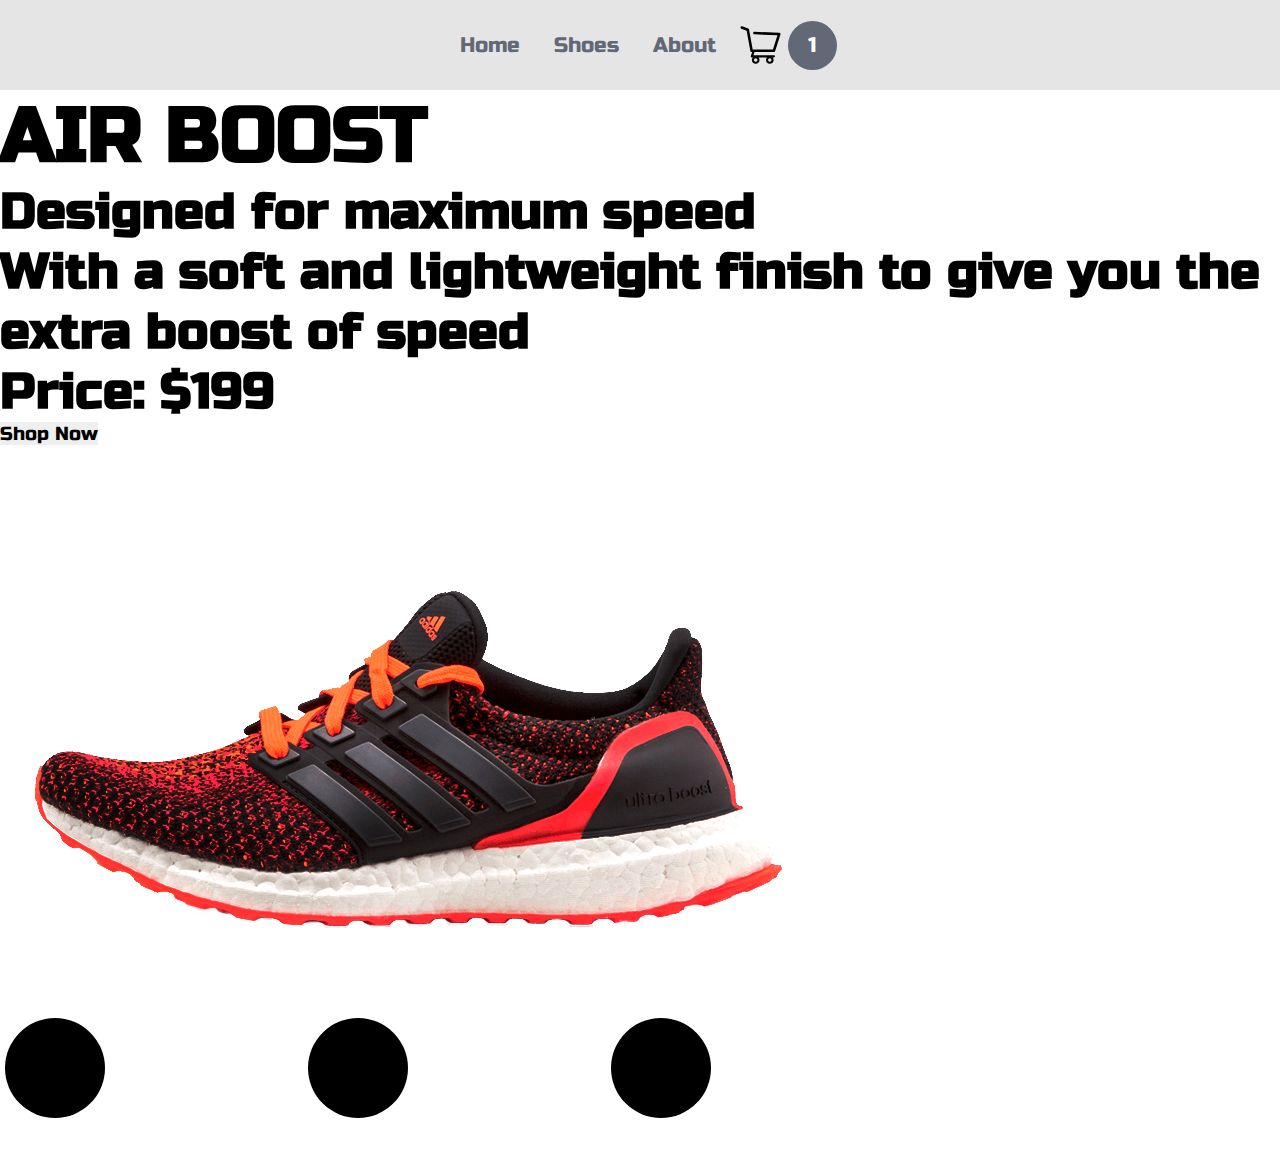
==== product/index.html @ 13532828 "initial structure/setup" ====
<!DOCTYPE html>
<html lang="en">
  <head>
    <meta charset="UTF-8" />
    <meta name="viewport" content="width=device-width, initial-scale=1.0" />
    <link
      href="https://fonts.googleapis.com/css2?family=Roboto:ital@1&family=Russo+One&display=swap"
      rel="stylesheet"
    />
    <link rel="stylesheet" href="../styles/style.css" />
    <title>Shoez</title>
  </head>
  <body>
    <div class="navbar">
      <nav>
        <ul>
          <li><a href="../index.html">Home</a></li>
          <li><a href="./index.html">Shoes</a></li>
          <li><a href="#">About</a></li>
        </ul>
        <div class="shopping">
          <div class="shopping-cart">
            <img src="../images/cart.svg" alt="" />
          </div>
          <p>1</p>
        </div>
      </nav>
    </div>

    <section id="product">
      <div class="product-wrapper">
        <div class="info">
          <h1>AIR BOOST</h1>
          <h2>Designed for maximum speed</h2>
          <h2>
            With a soft and lightweight finish to give you the <br />extra boost
            of speed
          </h2>
          <h2>Price: $199</h2>
          <button class="shop">Shop Now</button>
        </div>
        <div class="image">
          <img src="../images/shoes 2.png" alt="" />
          <div class="circles">
            <svg><circle cx="55" cy="55" r="50"></circle></svg>
            <svg><circle cx="55" cy="55" r="50"></circle></svg>
            <svg><circle cx="55" cy="55" r="50"></circle></svg>
          </div>
        </div>
      </div>
    </section>
  </body>
</html>
---- styles/style.css ----
* {
  padding: 0;
  margin: 0;
  -webkit-box-sizing: border-box;
          box-sizing: border-box;
}

html {
  font-size: 62.5%;
}

body {
  font-family: "Russo One", sans-serif;
}

li {
  list-style: none;
}

a {
  text-decoration: none;
  font-size: calc(1.2rem + 1vmin);
  color: #636877;
}

p {
  color: white;
  font-size: calc(1.2rem + 1vmin);
}

h1 {
  font-size: calc(5rem + 3vmin);
}

h2 {
  font-size: calc(3.2rem + 2vmin);
}

button {
  font-family: "Russo One", sans-serif;
  font-size: calc(1rem + 1vmin);
  border: none;
  cursor: pointer;
}

#home .home-wrapper {
  background: #e5e5e5;
  min-height: 90vh;
  display: -webkit-box;
  display: -ms-flexbox;
  display: flex;
  -webkit-box-orient: horizontal;
  -webkit-box-direction: normal;
      -ms-flex-direction: row;
          flex-direction: row;
  -webkit-box-align: center;
      -ms-flex-align: center;
          align-items: center;
  -webkit-box-pack: center;
      -ms-flex-pack: center;
          justify-content: center;
  -ms-flex-wrap: wrap;
      flex-wrap: wrap;
}

#home .home-wrapper .info {
  padding: 2rem 0rem;
}

#home .home-wrapper .info h2 {
  padding-top: calc(0.5rem + 1vmin);
  padding-bottom: calc(3rem + 4vmin);
}

#home .home-wrapper .info .buttons button {
  padding: 2rem 3rem;
}

#home .home-wrapper .info .buttons .shop {
  background: #81363b;
  color: white;
  margin-right: calc(1rem + 3vmin);
}

#home .home-wrapper .info .buttons .learn {
  background: transparent;
  -webkit-box-shadow: 0px 0px 0px 0.3rem #636877 inset;
          box-shadow: 0px 0px 0px 0.3rem #636877 inset;
  color: #636877;
}

#home .home-wrapper .image {
  height: auto;
  min-width: 30rem;
  width: 35%;
}

#home .home-wrapper .image img {
  width: 100%;
  height: 100%;
}

.navbar {
  background: #e5e5e5;
}

.navbar nav {
  min-height: 10vh;
  padding: 2rem 0rem;
  width: 90%;
  margin: auto;
  display: -webkit-box;
  display: -ms-flexbox;
  display: flex;
  -webkit-box-orient: horizontal;
  -webkit-box-direction: normal;
      -ms-flex-direction: row;
          flex-direction: row;
  -webkit-box-align: center;
      -ms-flex-align: center;
          align-items: center;
  -webkit-box-pack: end;
      -ms-flex-pack: end;
          justify-content: flex-end;
}

.navbar nav ul {
  display: -webkit-box;
  display: -ms-flexbox;
  display: flex;
  -webkit-box-orient: horizontal;
  -webkit-box-direction: normal;
      -ms-flex-direction: row;
          flex-direction: row;
  -webkit-box-align: none;
      -ms-flex-align: none;
          align-items: none;
  -ms-flex-pack: distribute;
      justify-content: space-around;
  -webkit-box-flex: 0.2;
      -ms-flex: 0.2 1 10rem;
          flex: 0.2 1 10rem;
}

.navbar nav ul li {
  padding: 0rem 1rem;
}

.navbar nav .shopping {
  display: -webkit-box;
  display: -ms-flexbox;
  display: flex;
  -webkit-box-orient: horizontal;
  -webkit-box-direction: normal;
      -ms-flex-direction: row;
          flex-direction: row;
  -webkit-box-align: center;
      -ms-flex-align: center;
          align-items: center;
  -webkit-box-pack: center;
      -ms-flex-pack: center;
          justify-content: center;
}

.navbar nav .shopping p {
  padding: 1.2rem 2rem;
  border-radius: 3rem;
  background: #636877;
}

.navbar nav .shopping .shopping-cart {
  height: 4rem;
  width: 5.5rem;
}

.navbar nav .shopping .shopping-cart img {
  height: 100%;
  width: 100%;
}

@media screen and (max-width: 1296px) {
  .navbar nav {
    -webkit-box-pack: center;
        -ms-flex-pack: center;
            justify-content: center;
  }
  #home .home-wrapper {
    text-align: center;
    display: -webkit-box;
    display: -ms-flexbox;
    display: flex;
    -webkit-box-orient: vertical;
    -webkit-box-direction: normal;
        -ms-flex-direction: column;
            flex-direction: column;
    -webkit-box-align: none;
        -ms-flex-align: none;
            align-items: none;
    -webkit-box-pack: start;
        -ms-flex-pack: start;
            justify-content: flex-start;
  }
}
/*# sourceMappingURL=style.css.map */
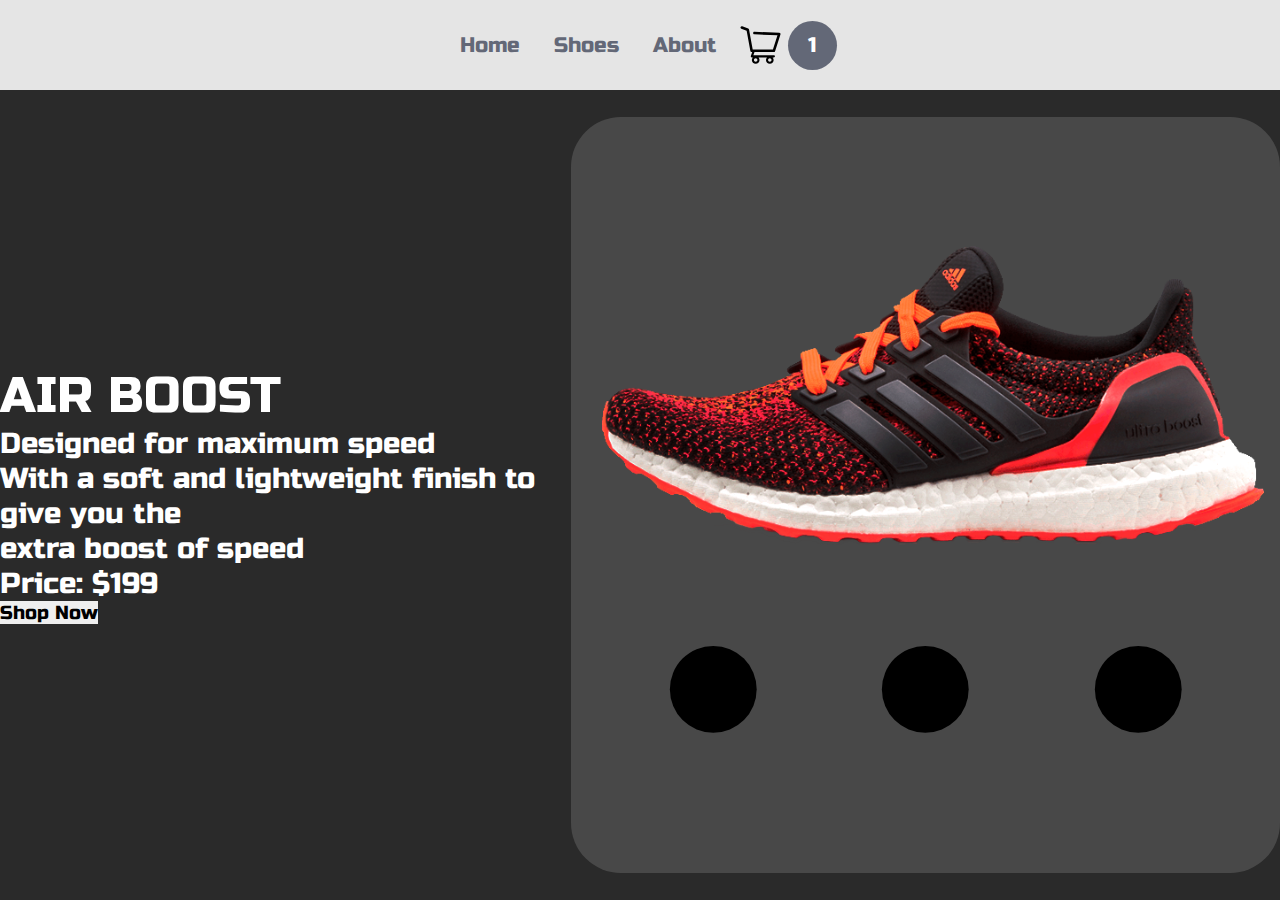
==== commit 292b4b45: "did some things" ====
--- a/product/index.html
+++ b/product/index.html
@@ -30,21 +30,29 @@
     <section id="product">
       <div class="product-wrapper">
         <div class="info">
-          <h1>AIR BOOST</h1>
-          <h2>Designed for maximum speed</h2>
-          <h2>
+          <h2>AIR BOOST</h2>
+          <h3>Designed for maximum speed</h3>
+          <h3>
             With a soft and lightweight finish to give you the <br />extra boost
             of speed
-          </h2>
-          <h2>Price: $199</h2>
+          </h3>
+          <h3>Price: $199</h3>
           <button class="shop">Shop Now</button>
         </div>
-        <div class="image">
-          <img src="../images/shoes 2.png" alt="" />
+        <div class="image-content">
+          <div class="image">
+            <img src="../images/shoes 2.png" alt="" />
+          </div>
           <div class="circles">
-            <svg><circle cx="55" cy="55" r="50"></circle></svg>
-            <svg><circle cx="55" cy="55" r="50"></circle></svg>
-            <svg><circle cx="55" cy="55" r="50"></circle></svg>
+            <div class="circle">
+              <svg><circle cx="50%" cy="50%" r="30%"></circle></svg>
+            </div>
+            <div class="circle">
+              <svg><circle cx="50%" cy="50%" r="30%"></circle></svg>
+            </div>
+            <div class="circle">
+              <svg><circle cx="50%" cy="50%" r="30%"></circle></svg>
+            </div>
           </div>
         </div>
       </div>
--- a/styles/style.css
+++ b/styles/style.css
@@ -36,6 +36,10 @@
   font-size: calc(3.2rem + 2vmin);
 }
 
+h3 {
+  font-size: calc(2rem + 1vmin);
+}
+
 button {
   font-family: "Russo One", sans-serif;
   font-size: calc(1rem + 1vmin);
@@ -67,9 +71,14 @@
   padding: 2rem 0rem;
 }
 
+#home .home-wrapper .info h1 {
+  color: #81363b;
+}
+
 #home .home-wrapper .info h2 {
   padding-top: calc(0.5rem + 1vmin);
   padding-bottom: calc(3rem + 4vmin);
+  color: #81363b;
 }
 
 #home .home-wrapper .info .buttons button {
@@ -176,6 +185,80 @@
 .navbar nav .shopping .shopping-cart img {
   height: 100%;
   width: 100%;
+}
+
+#product {
+  background: #2a2a2a;
+}
+
+#product .product-wrapper {
+  min-height: 90vh;
+  display: -webkit-box;
+  display: -ms-flexbox;
+  display: flex;
+  -webkit-box-orient: horizontal;
+  -webkit-box-direction: normal;
+      -ms-flex-direction: row;
+          flex-direction: row;
+  -webkit-box-align: center;
+      -ms-flex-align: center;
+          align-items: center;
+  -ms-flex-pack: distribute;
+      justify-content: space-around;
+}
+
+#product .product-wrapper .info {
+  color: white;
+}
+
+#product .product-wrapper .info h2 {
+  font-weight: lighter;
+}
+
+#product .product-wrapper .info h3 {
+  font-weight: lighter;
+}
+
+#product .product-wrapper .image-content {
+  background: rgba(196, 196, 196, 0.2);
+  padding-bottom: 10rem;
+  border-radius: 5rem;
+}
+
+#product .product-wrapper .image-content .image {
+  height: auto;
+  width: 100%;
+}
+
+#product .product-wrapper .image-content .image img {
+  height: 100%;
+  width: 100%;
+}
+
+#product .product-wrapper .image-content .circles {
+  display: -webkit-box;
+  display: -ms-flexbox;
+  display: flex;
+  -webkit-box-orient: horizontal;
+  -webkit-box-direction: normal;
+      -ms-flex-direction: row;
+          flex-direction: row;
+  -webkit-box-align: none;
+      -ms-flex-align: none;
+          align-items: none;
+  -ms-flex-pack: distribute;
+      justify-content: space-around;
+  width: 90%;
+  margin: auto;
+}
+
+#product .product-wrapper .image-content .circles .circle {
+  text-align: center;
+}
+
+#product .product-wrapper .image-content .circles .circle svg {
+  height: calc(20% + 12vmin);
+  width: calc(20% + 12vmin);
 }
 
 @media screen and (max-width: 1296px) {
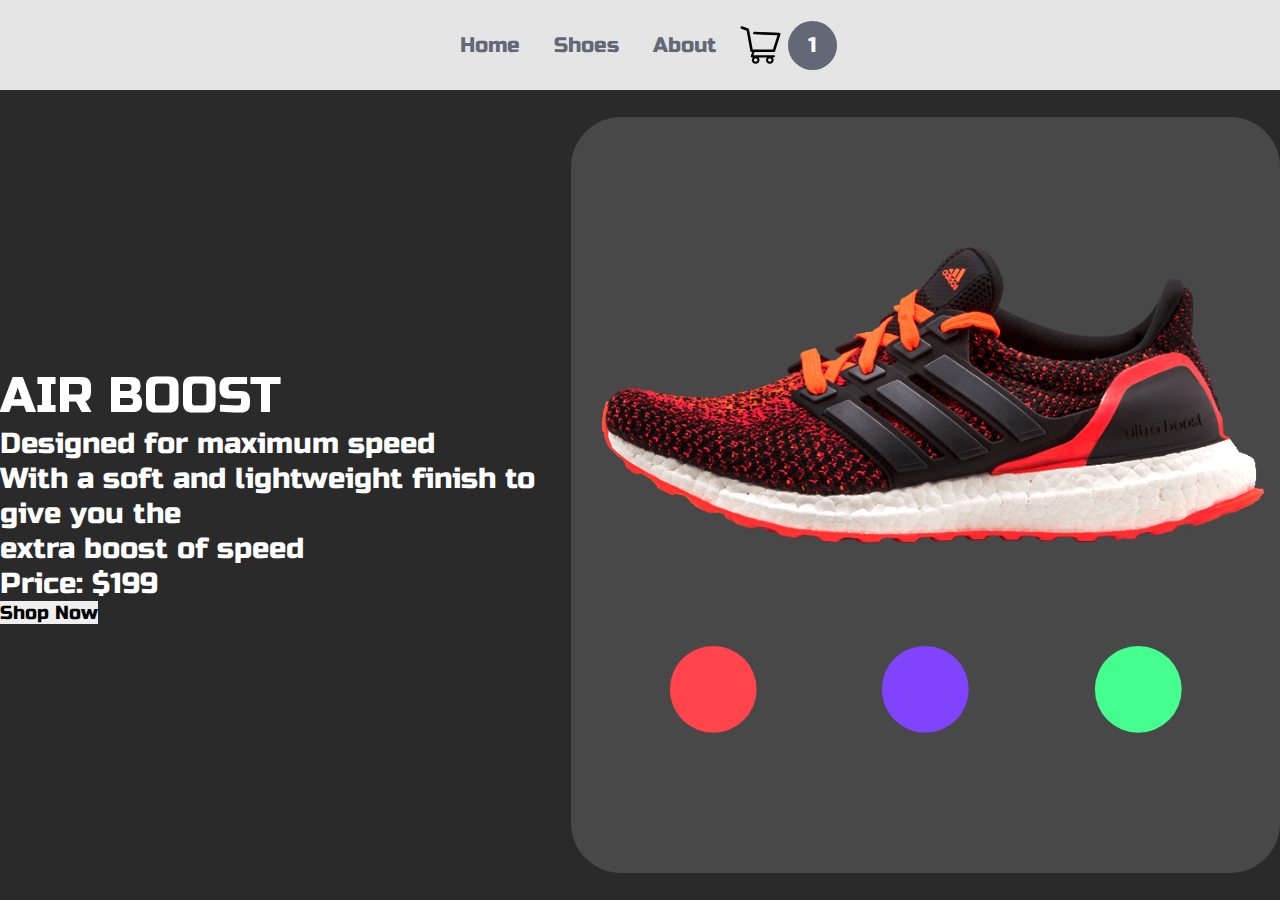
==== commit 2ea72780: "colored circles" ====
--- a/product/index.html
+++ b/product/index.html
@@ -44,13 +44,13 @@
             <img src="../images/shoes 2.png" alt="" />
           </div>
           <div class="circles">
-            <div class="circle">
+            <div class="circle circle1">
               <svg><circle cx="50%" cy="50%" r="30%"></circle></svg>
             </div>
-            <div class="circle">
+            <div class="circle circle2">
               <svg><circle cx="50%" cy="50%" r="30%"></circle></svg>
             </div>
-            <div class="circle">
+            <div class="circle circle3">
               <svg><circle cx="50%" cy="50%" r="30%"></circle></svg>
             </div>
           </div>
--- a/styles/style.css
+++ b/styles/style.css
@@ -259,6 +259,18 @@
 #product .product-wrapper .image-content .circles .circle svg {
   height: calc(20% + 12vmin);
   width: calc(20% + 12vmin);
+}
+
+#product .product-wrapper .image-content .circles .circle1 {
+  fill: #ff444b;
+}
+
+#product .product-wrapper .image-content .circles .circle2 {
+  fill: #8044ff;
+}
+
+#product .product-wrapper .image-content .circles .circle3 {
+  fill: #44ff8f;
 }
 
 @media screen and (max-width: 1296px) {
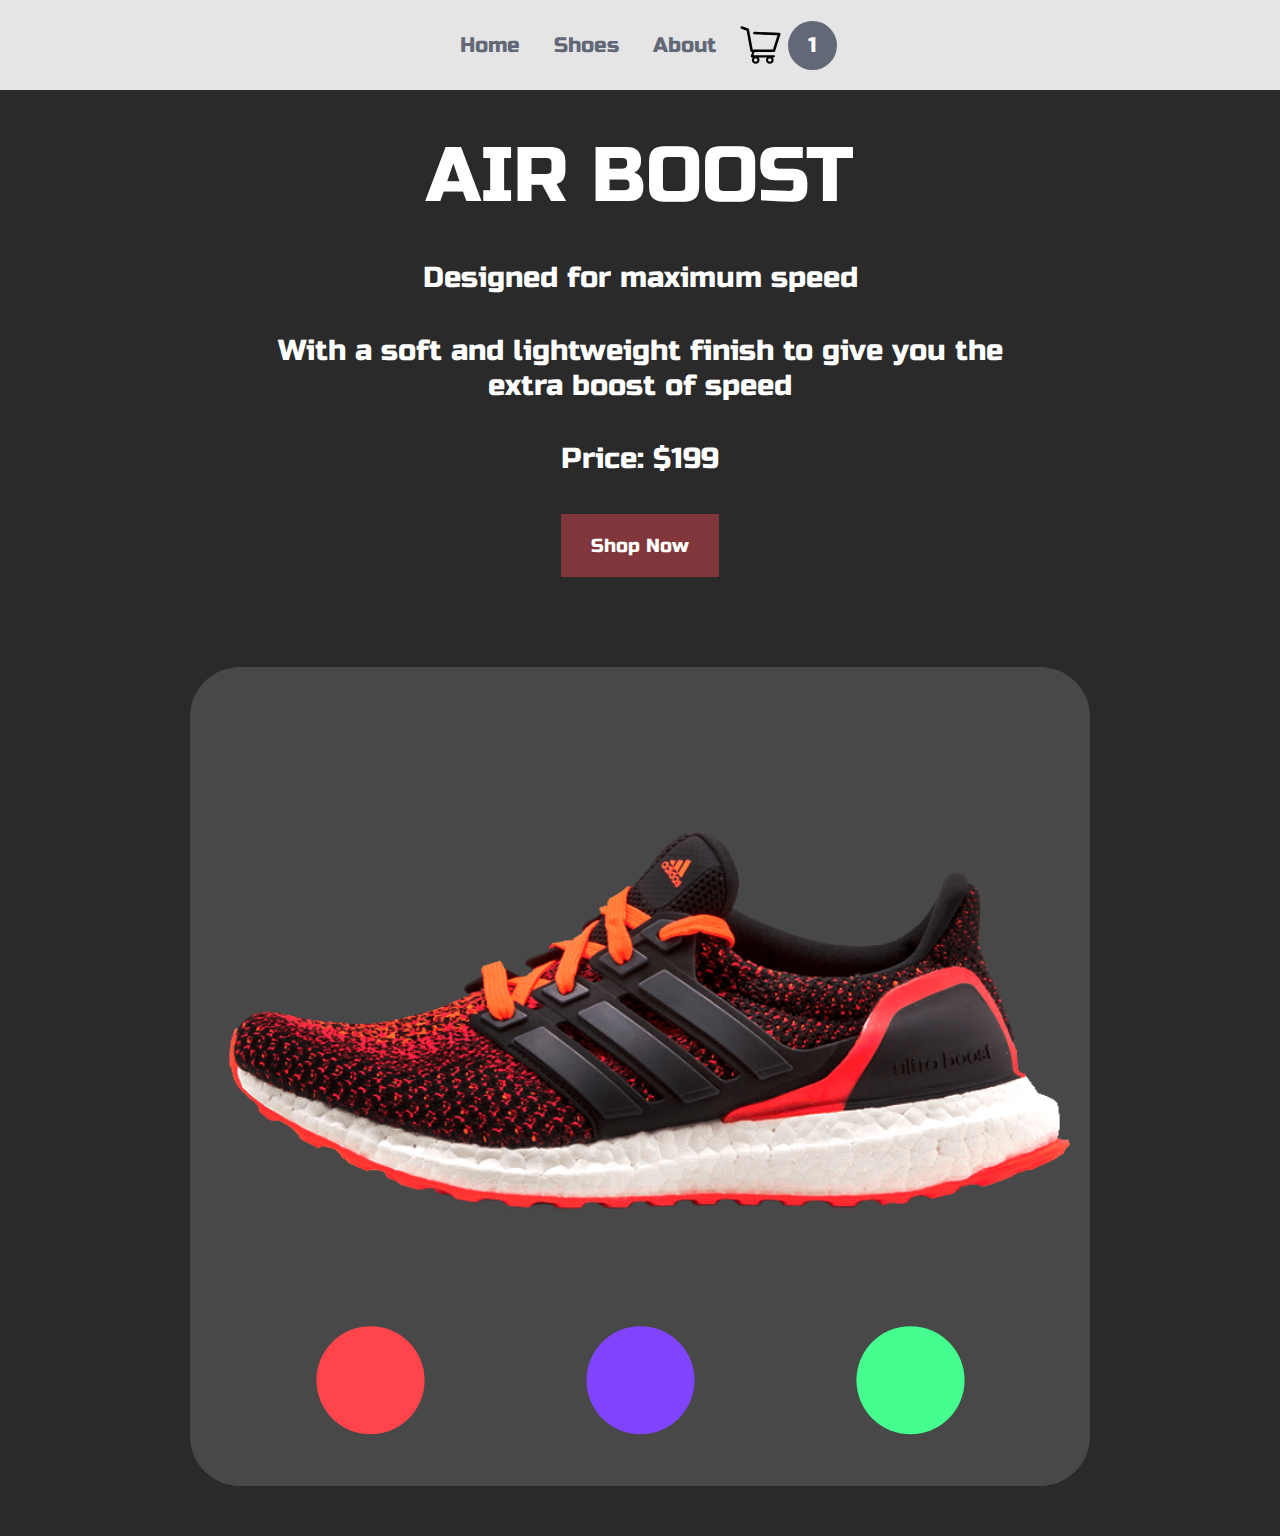
==== commit 64f34c17: "product page now responsive!" ====
--- a/product/index.html
+++ b/product/index.html
@@ -30,7 +30,7 @@
     <section id="product">
       <div class="product-wrapper">
         <div class="info">
-          <h2>AIR BOOST</h2>
+          <h1>AIR BOOST</h1>
           <h3>Designed for maximum speed</h3>
           <h3>
             With a soft and lightweight finish to give you the <br />extra boost
--- a/styles/style.css
+++ b/styles/style.css
@@ -205,24 +205,48 @@
           align-items: center;
   -ms-flex-pack: distribute;
       justify-content: space-around;
+  -ms-flex-wrap: wrap;
+      flex-wrap: wrap;
 }
 
 #product .product-wrapper .info {
   color: white;
-}
-
-#product .product-wrapper .info h2 {
+  padding: 4rem;
+}
+
+#product .product-wrapper .info h1 {
   font-weight: lighter;
 }
 
 #product .product-wrapper .info h3 {
   font-weight: lighter;
+  padding-top: calc(2rem + 2vmin);
+}
+
+#product .product-wrapper .info button {
+  margin-top: calc(2rem + 2vmin);
+  background: #81363b;
+  color: white;
+  padding: 2rem 3rem;
 }
 
 #product .product-wrapper .image-content {
   background: rgba(196, 196, 196, 0.2);
-  padding-bottom: 10rem;
   border-radius: 5rem;
+  margin: 5rem;
+  display: -webkit-box;
+  display: -ms-flexbox;
+  display: flex;
+  -webkit-box-orient: vertical;
+  -webkit-box-direction: normal;
+      -ms-flex-direction: column;
+          flex-direction: column;
+  -webkit-box-align: center;
+      -ms-flex-align: center;
+          align-items: center;
+  -webkit-box-pack: center;
+      -ms-flex-pack: center;
+          justify-content: center;
 }
 
 #product .product-wrapper .image-content .image {
@@ -249,7 +273,7 @@
   -ms-flex-pack: distribute;
       justify-content: space-around;
   width: 90%;
-  margin: auto;
+  padding-bottom: 3vmin;
 }
 
 #product .product-wrapper .image-content .circles .circle {
@@ -257,8 +281,8 @@
 }
 
 #product .product-wrapper .image-content .circles .circle svg {
-  height: calc(20% + 12vmin);
-  width: calc(20% + 12vmin);
+  height: calc(50% + 8vmin);
+  width: calc(50% + 8vmin);
 }
 
 #product .product-wrapper .image-content .circles .circle1 {
@@ -295,5 +319,8 @@
         -ms-flex-pack: start;
             justify-content: flex-start;
   }
+  #product .product-wrapper {
+    text-align: center;
+  }
 }
 /*# sourceMappingURL=style.css.map */